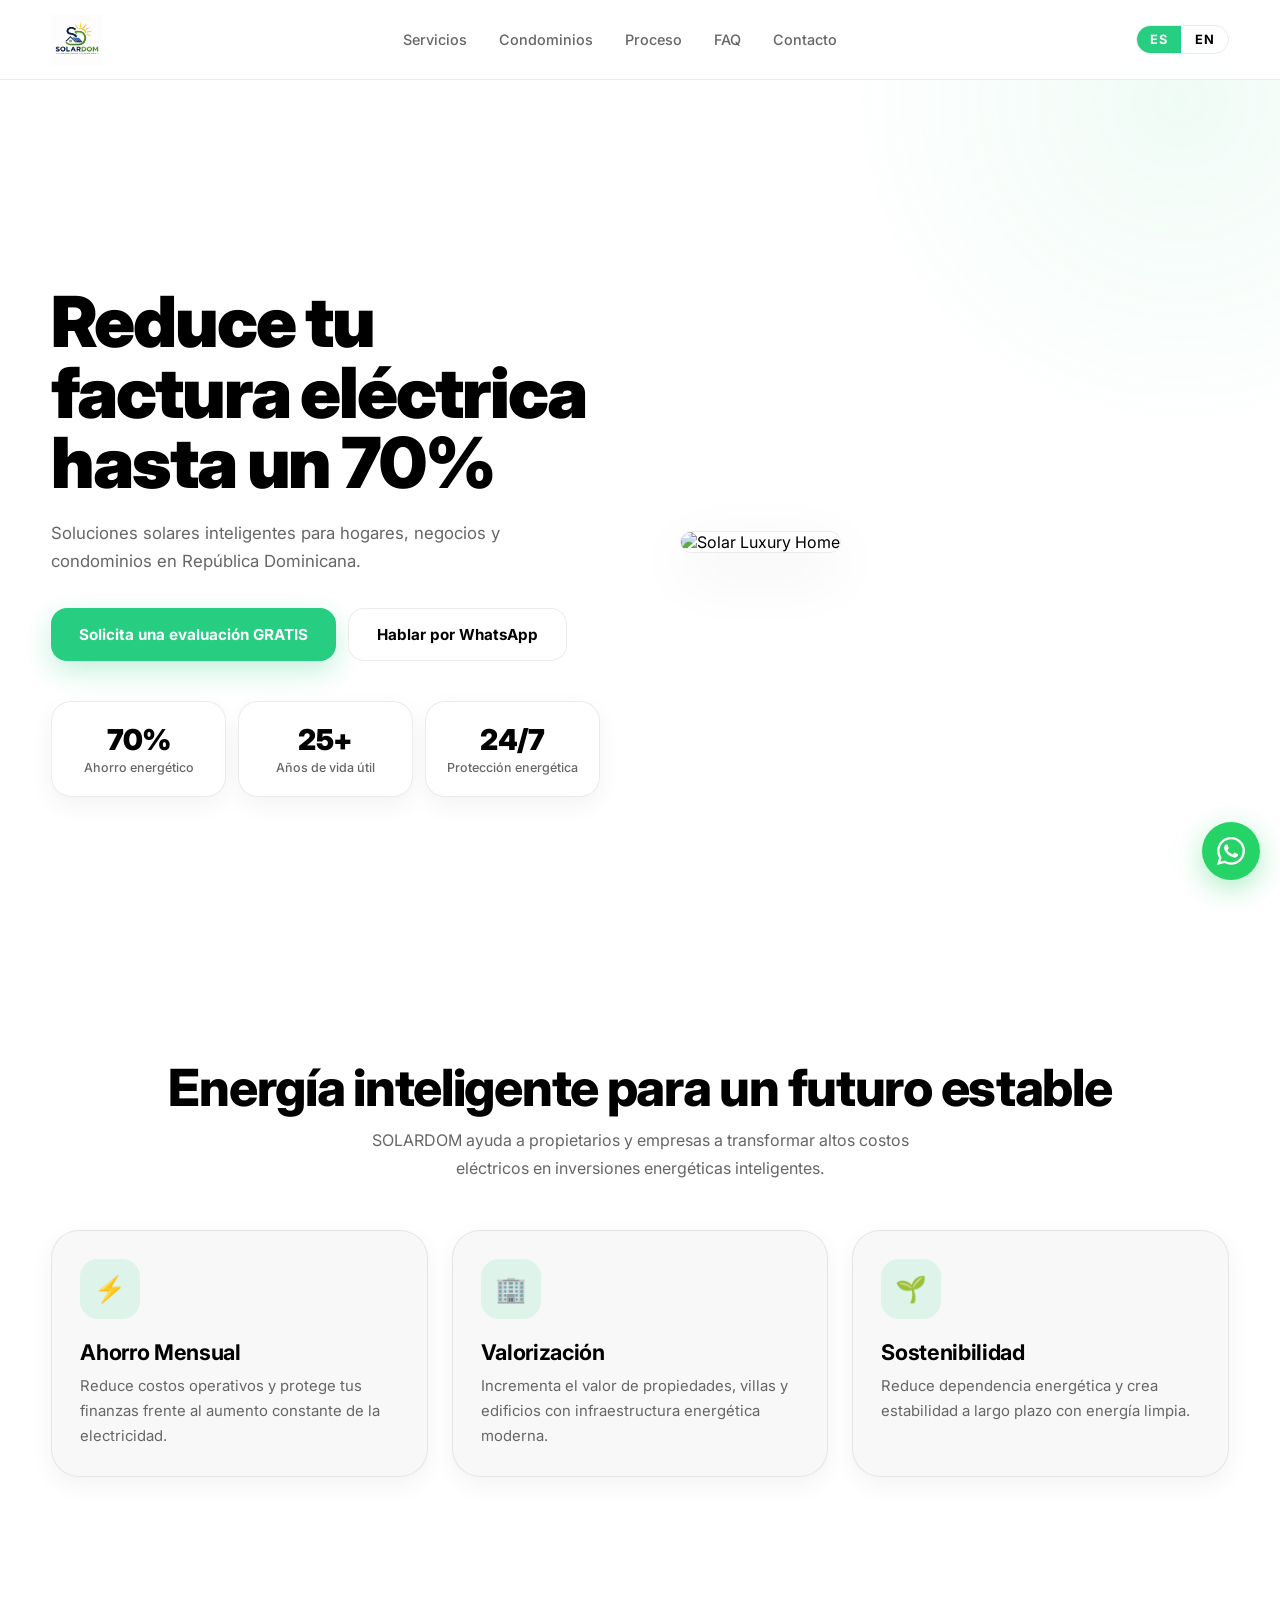
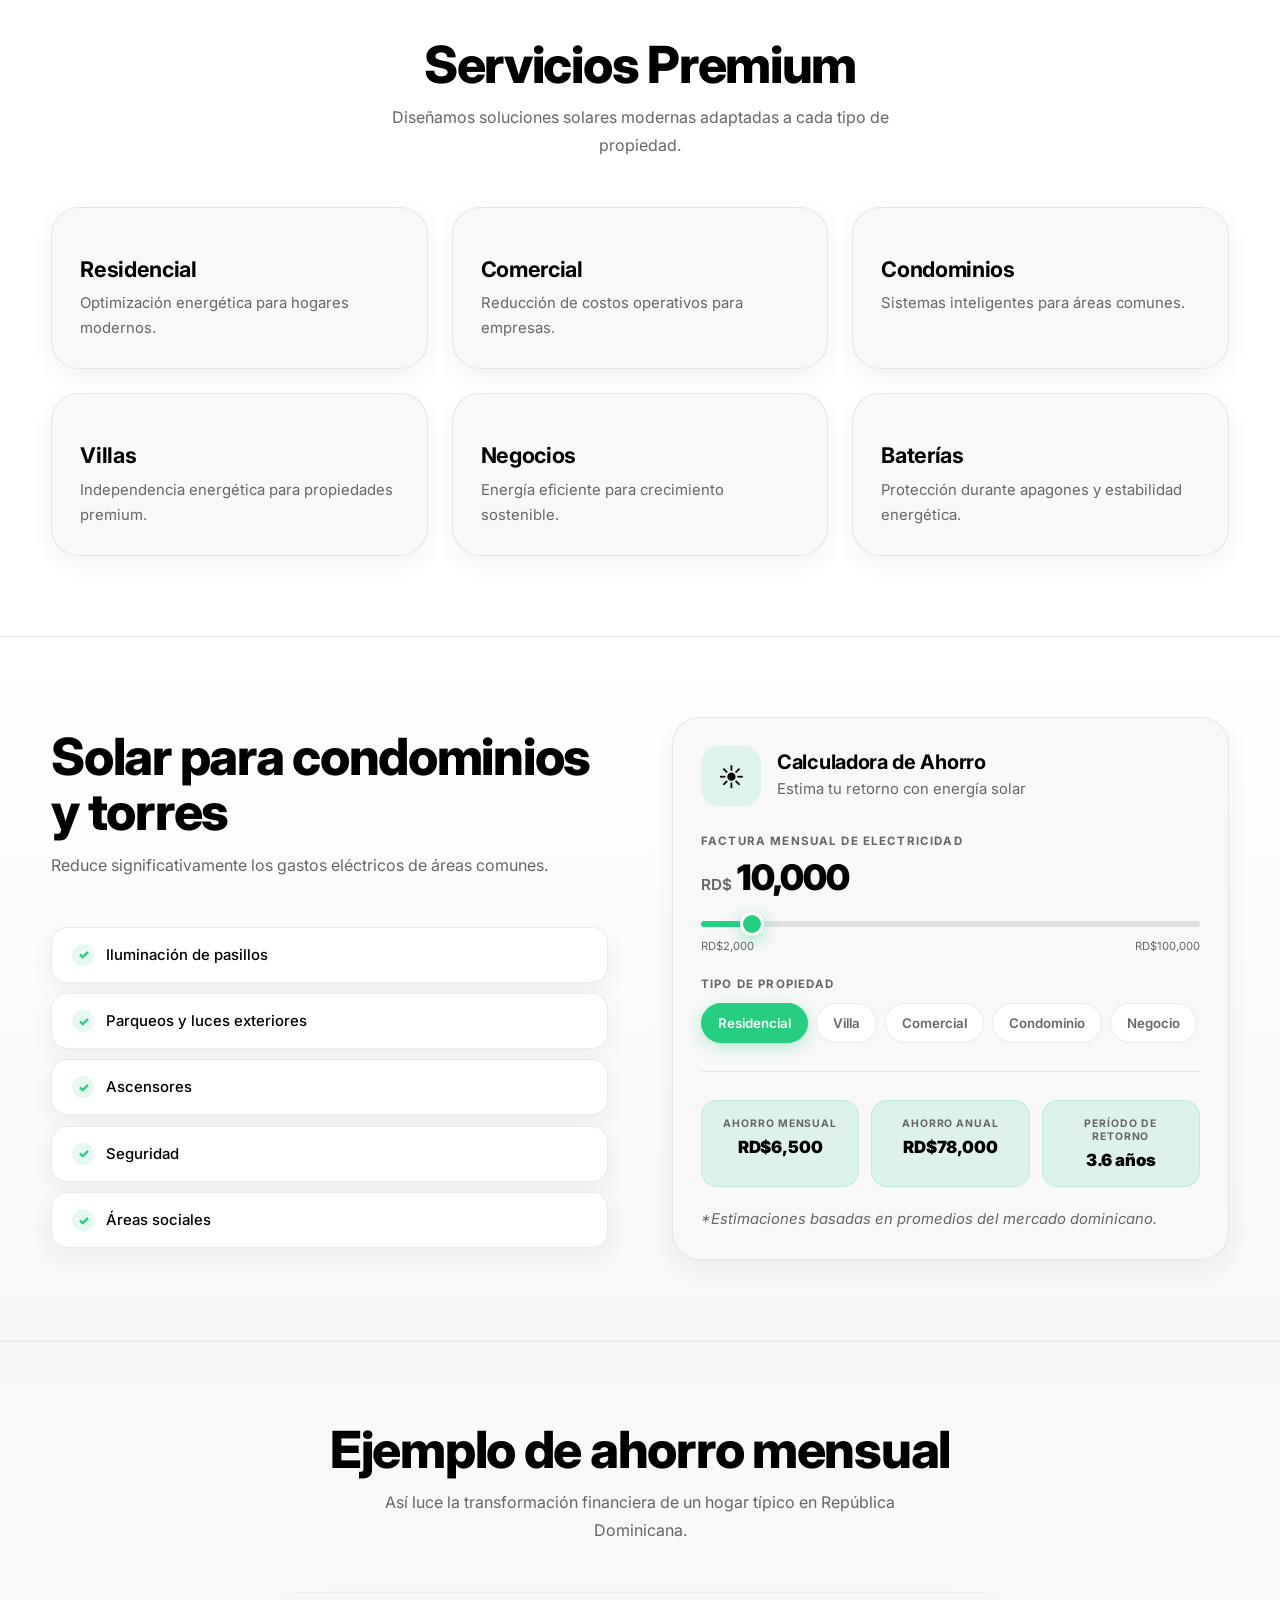
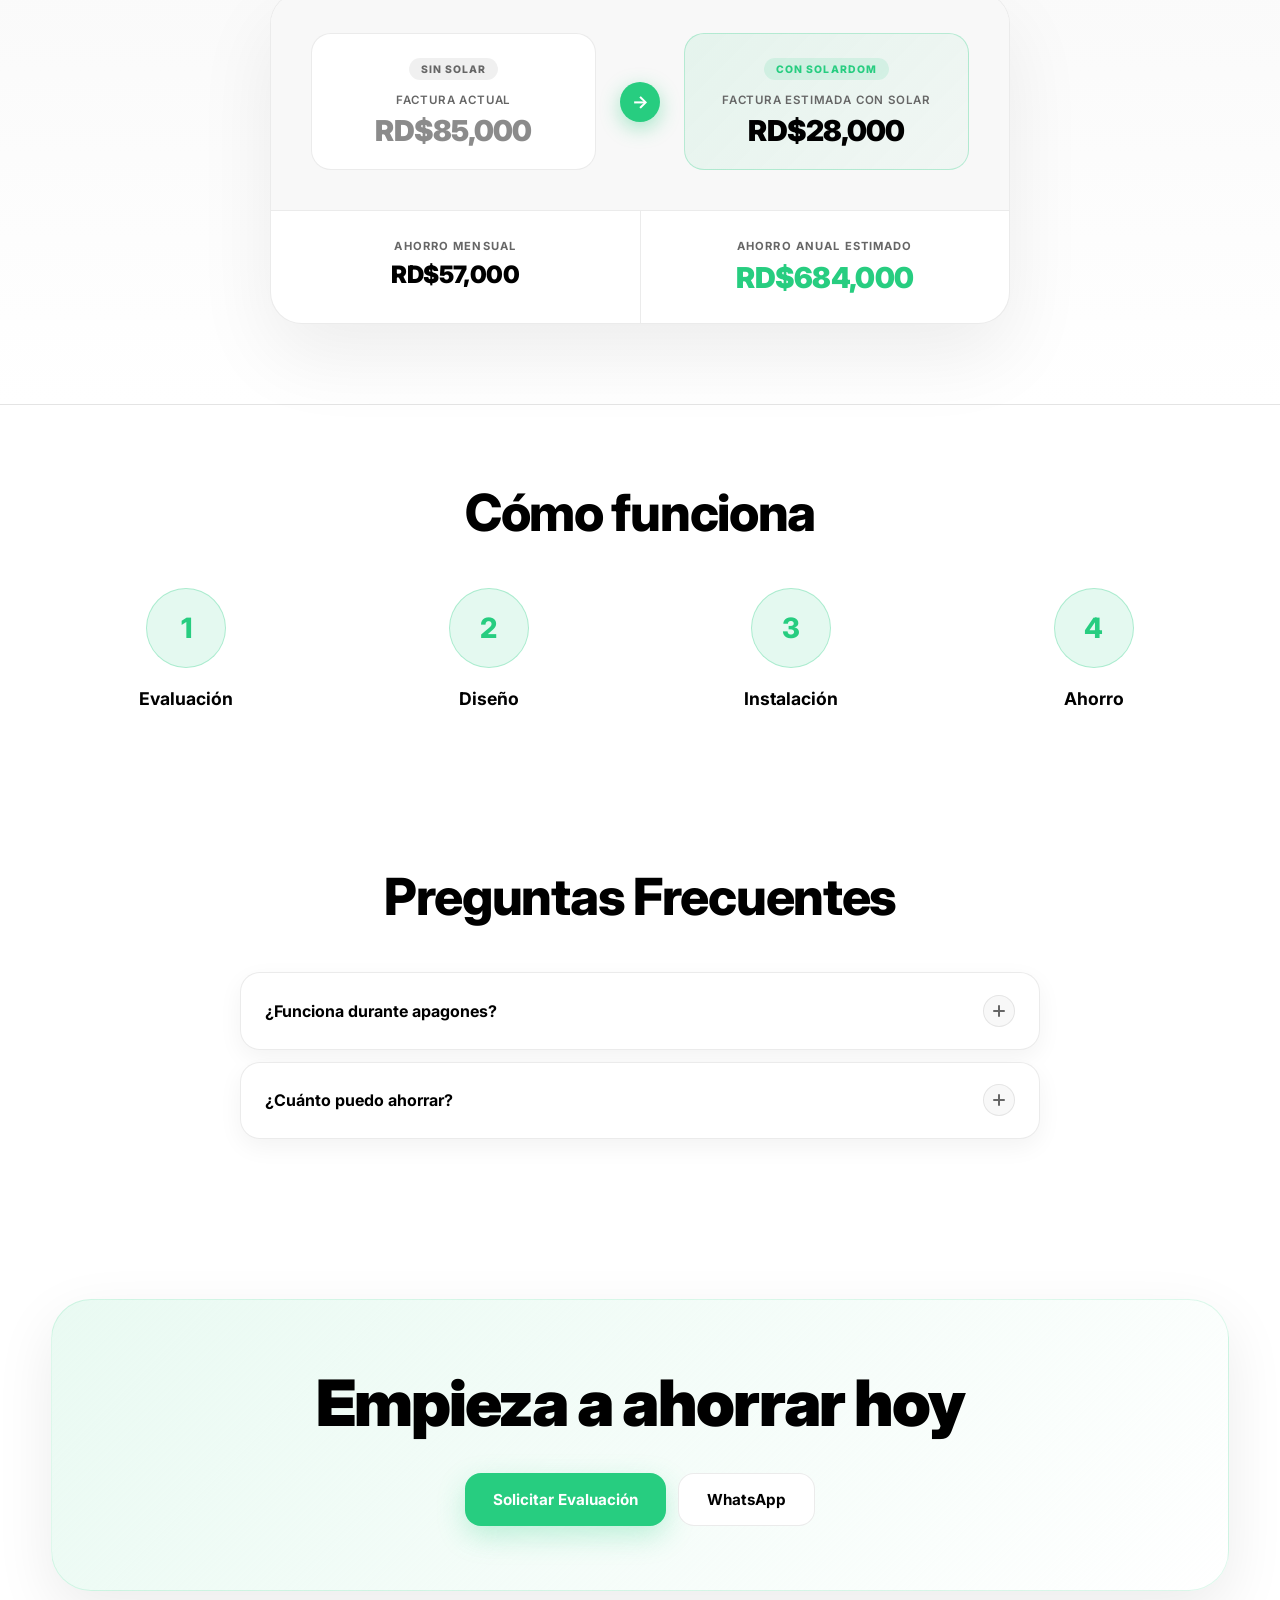
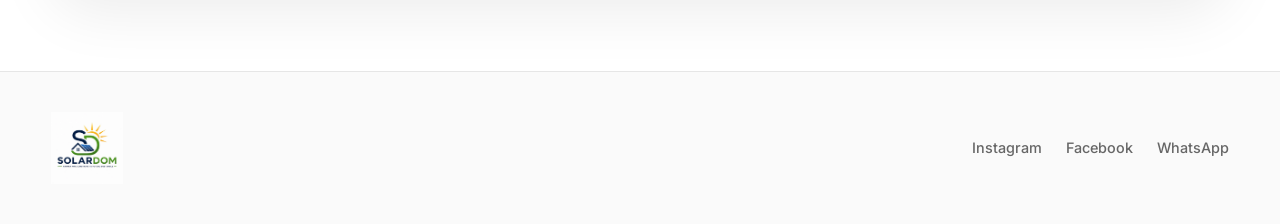
==== Solardom_ website/solardomrd.netlify.app/index.html @ 27296031 "Initial Solardom website backup" ====
<!DOCTYPE html>
<html lang="es">

<!-- Mirrored from solardomrd.netlify.app/ by HTTrack Website Copier/3.x [XR&CO'2014], Sat, 09 May 2026 16:56:44 GMT -->
<!-- Added by HTTrack --><meta http-equiv="content-type" content="text/html;charset=UTF-8" /><!-- /Added by HTTrack -->
<head>
  <meta charset="UTF-8" />
  <meta name="viewport" content="width=device-width, initial-scale=1.0" />
  <title>SOLARDOM | Energía Inteligente</title>
  <meta name="description" content="Soluciones solares premium para hogares, negocios y condominios en República Dominicana." />

  <link rel="preconnect" href="https://fonts.googleapis.com/">
  <link rel="preconnect" href="https://fonts.gstatic.com/" crossorigin>
  <link href="https://fonts.googleapis.com/css2?family=Inter:wght@300;400;500;600;700;800;900&amp;display=swap" rel="stylesheet">

  <link rel="stylesheet" href="style.css">
</head>

<body>

  <!-- NAVBAR -->
  <nav class="navbar">
    <div class="container nav-content">

      <div class="logo">
        <img src="images/solardom-logo.jpg" alt="SOLARDOM" class="logo-img">
      </div>

      <div class="nav-links">
        <a href="#services">Servicios</a>
        <a href="#condos">Condominios</a>
        <a href="#process">Proceso</a>
        <a href="#faq">FAQ</a>
        <a href="#contact">Contacto</a>
      </div>

      <div class="nav-right">
        <div class="lang-toggle">
          <button class="active">ES</button>
          <button>EN</button>
        </div>
        <button class="hamburger" id="hamburger" aria-label="Abrir menú" aria-expanded="false">
          <span></span>
          <span></span>
          <span></span>
        </button>
      </div>

    </div>
  </nav>

  <!-- MOBILE MENU -->
  <div class="mobile-menu" id="mobileMenu" aria-hidden="true">
    <div class="mobile-menu-inner">
      <a href="#services" class="mobile-link">Servicios</a>
      <a href="#condos" class="mobile-link">Condominios</a>
      <a href="#process" class="mobile-link">Proceso</a>
      <a href="#faq" class="mobile-link">FAQ</a>
      <a href="#contact" class="mobile-link">Contacto</a>
      <a href="https://wa.me/18097078914" class="mobile-whatsapp-cta">
        <svg viewBox="0 0 24 24" fill="currentColor" width="20" height="20" aria-hidden="true">
          <path d="M17.472 14.382c-.297-.149-1.758-.867-2.03-.967-.273-.099-.471-.148-.67.15-.197.297-.767.966-.94 1.164-.173.199-.347.223-.644.075-.297-.15-1.255-.463-2.39-1.475-.883-.788-1.48-1.761-1.653-2.059-.173-.297-.018-.458.13-.606.134-.133.298-.347.446-.52.149-.174.198-.298.298-.497.099-.198.05-.371-.025-.52-.075-.149-.669-1.612-.916-2.207-.242-.579-.487-.5-.669-.51-.173-.008-.371-.01-.57-.01-.198 0-.52.074-.792.372-.272.297-1.04 1.016-1.04 2.479 0 1.462 1.065 2.875 1.213 3.074.149.198 2.096 3.2 5.077 4.487.709.306 1.262.489 1.694.625.712.227 1.36.195 1.871.118.571-.085 1.758-.719 2.006-1.413.248-.694.248-1.289.173-1.413-.074-.124-.272-.198-.57-.347m-5.421 7.403h-.004a9.87 9.87 0 01-5.031-1.378l-.361-.214-3.741.982.998-3.648-.235-.374a9.86 9.86 0 01-1.51-5.26c.001-5.45 4.436-9.884 9.888-9.884 2.64 0 5.122 1.03 6.988 2.898a9.825 9.825 0 012.893 6.994c-.003 5.45-4.437 9.884-9.885 9.884m8.413-18.297A11.815 11.815 0 0012.05 0C5.495 0 .16 5.335.157 11.892c0 2.096.547 4.142 1.588 5.945L.057 24l6.305-1.654a11.882 11.882 0 005.683 1.448h.005c6.554 0 11.89-5.335 11.893-11.893a11.821 11.821 0 00-3.48-8.413z"/>
        </svg>
        Hablar por WhatsApp
      </a>
    </div>
  </div>

  <!-- HERO -->
  <section class="hero">
    <div class="container hero-grid">

      <div class="hero-text reveal">
        <h1>Reduce tu factura eléctrica hasta un 70%</h1>

        <p>
          Soluciones solares inteligentes para hogares, negocios y condominios en República Dominicana.
        </p>

        <div class="hero-buttons">
          <a href="#contact" class="btn-primary">Solicita una evaluación GRATIS</a>
          <a href="https://wa.me/18097078914" class="btn-secondary">Hablar por WhatsApp</a>
        </div>

        <div class="stats">
          <div class="stat-card">
            <h3>70%</h3>
            <p>Ahorro energético</p>
          </div>
          <div class="stat-card">
            <h3>25+</h3>
            <p>Años de vida útil</p>
          </div>
          <div class="stat-card">
            <h3>24/7</h3>
            <p>Protección energética</p>
          </div>
        </div>
      </div>

      <div class="hero-image reveal">
        <img src="https://images.unsplash.com/photo-1509391366360-2e959784a276?q=80&amp;w=1200&amp;auto=format&amp;fit=crop" alt="Solar Luxury Home" loading="lazy">
      </div>

    </div>
  </section>

  <!-- INFO SECTION -->
  <section class="reveal">
    <div class="container">

      <div class="section-title">
        <h2>Energía inteligente para un futuro estable</h2>
        <p>
          SOLARDOM ayuda a propietarios y empresas a transformar altos costos eléctricos en inversiones energéticas inteligentes.
        </p>
      </div>

      <div class="grid grid-3">

        <div class="card">
          <div class="icon">⚡</div>
          <h3>Ahorro Mensual</h3>
          <p>Reduce costos operativos y protege tus finanzas frente al aumento constante de la electricidad.</p>
        </div>

        <div class="card">
          <div class="icon">🏢</div>
          <h3>Valorización</h3>
          <p>Incrementa el valor de propiedades, villas y edificios con infraestructura energética moderna.</p>
        </div>

        <div class="card">
          <div class="icon">🌱</div>
          <h3>Sostenibilidad</h3>
          <p>Reduce dependencia energética y crea estabilidad a largo plazo con energía limpia.</p>
        </div>

      </div>

    </div>
  </section>

  <!-- SERVICES -->
  <section id="services" class="reveal">
    <div class="container">

      <div class="section-title">
        <h2>Servicios Premium</h2>
        <p>Diseñamos soluciones solares modernas adaptadas a cada tipo de propiedad.</p>
      </div>

      <div class="grid grid-3">
        <div class="card"><h3>Residencial</h3><p>Optimización energética para hogares modernos.</p></div>
        <div class="card"><h3>Comercial</h3><p>Reducción de costos operativos para empresas.</p></div>
        <div class="card"><h3>Condominios</h3><p>Sistemas inteligentes para áreas comunes.</p></div>
        <div class="card"><h3>Villas</h3><p>Independencia energética para propiedades premium.</p></div>
        <div class="card"><h3>Negocios</h3><p>Energía eficiente para crecimiento sostenible.</p></div>
        <div class="card"><h3>Baterías</h3><p>Protección durante apagones y estabilidad energética.</p></div>
      </div>

    </div>
  </section>

  <!-- CONDOS -->
  <section id="condos" class="condo-section reveal">
    <div class="container condo-grid">

      <div>
        <div class="section-title condo-title">
          <h2>Solar para condominios y torres</h2>
          <p>Reduce significativamente los gastos eléctricos de áreas comunes.</p>
        </div>

        <div class="condo-list">
          <div class="condo-item">Iluminación de pasillos</div>
          <div class="condo-item">Parqueos y luces exteriores</div>
          <div class="condo-item">Ascensores</div>
          <div class="condo-item">Seguridad</div>
          <div class="condo-item">Áreas sociales</div>
        </div>
      </div>

      <div class="card savings-calc">
        <div class="calc-header">
          <div class="icon">☀️</div>
          <div>
            <h3>Calculadora de Ahorro</h3>
            <p class="calc-sub">Estima tu retorno con energía solar</p>
          </div>
        </div>

        <div class="calc-inputs">
          <div class="calc-field">
            <label>Factura mensual de electricidad</label>
            <div class="calc-amount-display">
              <span class="currency">RD$</span>
              <span id="bill-display">10,000</span>
            </div>
            <input type="range" id="bill-slider" min="2000" max="100000" step="500" value="10000" class="calc-slider">
            <div class="calc-range-labels">
              <span>RD$2,000</span>
              <span>RD$100,000</span>
            </div>
          </div>

          <div class="calc-field">
            <label>Tipo de propiedad</label>
            <div class="prop-types">
              <button class="prop-btn active" data-rate="0.65" data-cost="28">Residencial</button>
              <button class="prop-btn" data-rate="0.70" data-cost="30">Villa</button>
              <button class="prop-btn" data-rate="0.55" data-cost="24">Comercial</button>
              <button class="prop-btn" data-rate="0.50" data-cost="22">Condominio</button>
              <button class="prop-btn" data-rate="0.55" data-cost="24">Negocio</button>
            </div>
          </div>
        </div>

        <div class="calc-results">
          <div class="calc-result-item">
            <span class="result-label">Ahorro mensual</span>
            <span class="result-value" id="monthly-savings">RD$6,500</span>
          </div>
          <div class="calc-result-item">
            <span class="result-label">Ahorro anual</span>
            <span class="result-value" id="annual-savings">RD$78,000</span>
          </div>
          <div class="calc-result-item">
            <span class="result-label">Período de retorno</span>
            <span class="result-value" id="roi-period">3.6 años</span>
          </div>
        </div>

        <p class="calc-disclaimer">*Estimaciones basadas en promedios del mercado dominicano.</p>
      </div>

    </div>
  </section>

  <!-- SAVINGS EXAMPLE -->
  <section class="savings-example reveal">
    <div class="container">

      <div class="section-title">
        <h2>Ejemplo de ahorro mensual</h2>
        <p>Así luce la transformación financiera de un hogar típico en República Dominicana.</p>
      </div>

      <div class="financial-card">
        <div class="financial-comparison">
          <div class="financial-col financial-col-before">
            <span class="financial-badge badge-before">Sin solar</span>
            <p class="financial-col-label">Factura actual</p>
            <p class="financial-col-amount amount-before">RD$85,000</p>
          </div>
          <div class="financial-divider">
            <div class="arrow-circle">→</div>
          </div>
          <div class="financial-col financial-col-after">
            <span class="financial-badge badge-after">Con SOLARDOM</span>
            <p class="financial-col-label">Factura estimada con solar</p>
            <p class="financial-col-amount amount-after">RD$28,000</p>
          </div>
        </div>
        <div class="financial-savings-row">
          <div class="financial-saving-item">
            <span class="saving-label">Ahorro mensual</span>
            <span class="saving-value">RD$57,000</span>
          </div>
          <div class="financial-saving-sep"></div>
          <div class="financial-saving-item">
            <span class="saving-label">Ahorro anual estimado</span>
            <span class="saving-value saving-value-annual">RD$684,000</span>
          </div>
        </div>
      </div>

    </div>
  </section>

  <!-- PROCESS -->
  <section id="process" class="reveal">
    <div class="container">

      <div class="section-title">
        <h2>Cómo funciona</h2>
      </div>

      <div class="steps">
        <div class="step-item">
          <div class="step-number">1</div>
          <h3>Evaluación</h3>
        </div>
        <div class="step-item">
          <div class="step-number">2</div>
          <h3>Diseño</h3>
        </div>
        <div class="step-item">
          <div class="step-number">3</div>
          <h3>Instalación</h3>
        </div>
        <div class="step-item">
          <div class="step-number">4</div>
          <h3>Ahorro</h3>
        </div>
      </div>

    </div>
  </section>

  <!-- FAQ -->
  <section id="faq" class="reveal">
    <div class="container">

      <div class="section-title">
        <h2>Preguntas Frecuentes</h2>
      </div>

      <div class="faq">

        <div class="faq-item">
          <div class="faq-question">
            <span>¿Funciona durante apagones?</span>
            <div class="faq-icon" aria-hidden="true"><span></span><span></span></div>
          </div>
          <div class="faq-answer">
            <div class="faq-answer-inner">Sí. Con un sistema adecuado de baterías e inversores, la propiedad puede mantener energía durante interrupciones eléctricas y apagones comunes en República Dominicana.</div>
          </div>
        </div>

        <div class="faq-item">
          <div class="faq-question">
            <span>¿Cuánto puedo ahorrar?</span>
            <div class="faq-icon" aria-hidden="true"><span></span><span></span></div>
          </div>
          <div class="faq-answer">
            <div class="faq-answer-inner">La mayoría de hogares y negocios reducen su factura eléctrica entre un 40% y un 70%, dependiendo del consumo, tamaño del sistema y tipo de propiedad.</div>
          </div>
        </div>

      </div>

    </div>
  </section>

  <!-- CONTACT -->
  <section id="contact" class="reveal">
    <div class="container">

      <div class="cta-box">
        <h2>Empieza a ahorrar hoy</h2>

        <div class="hero-buttons" style="justify-content:center;">
          <a href="https://wa.me/18097078914" class="btn-primary">Solicitar Evaluación</a>
          <a href="https://wa.me/18097078914" class="btn-secondary">WhatsApp</a>
        </div>

      </div>

    </div>
  </section>

  <!-- FOOTER -->
  <footer>
    <div class="container footer-content">

      <div>
        <img src="images/solardom-logo.jpg" alt="SOLARDOM Logo" class="logo-img footer-logo">
      </div>

      <div class="footer-links">
        <a href="#">Instagram</a>
        <a href="#">Facebook</a>
        <a href="https://wa.me/18097078914">WhatsApp</a>
      </div>

    </div>
  </footer>

  <!-- WHATSAPP FLOAT -->
  <a href="https://wa.me/18097078914" class="whatsapp-float" aria-label="Contactar por WhatsApp">
    <svg viewBox="0 0 24 24" fill="currentColor" width="28" height="28" aria-hidden="true">
      <path d="M17.472 14.382c-.297-.149-1.758-.867-2.03-.967-.273-.099-.471-.148-.67.15-.197.297-.767.966-.94 1.164-.173.199-.347.223-.644.075-.297-.15-1.255-.463-2.39-1.475-.883-.788-1.48-1.761-1.653-2.059-.173-.297-.018-.458.13-.606.134-.133.298-.347.446-.52.149-.174.198-.298.298-.497.099-.198.05-.371-.025-.52-.075-.149-.669-1.612-.916-2.207-.242-.579-.487-.5-.669-.51-.173-.008-.371-.01-.57-.01-.198 0-.52.074-.792.372-.272.297-1.04 1.016-1.04 2.479 0 1.462 1.065 2.875 1.213 3.074.149.198 2.096 3.2 5.077 4.487.709.306 1.262.489 1.694.625.712.227 1.36.195 1.871.118.571-.085 1.758-.719 2.006-1.413.248-.694.248-1.289.173-1.413-.074-.124-.272-.198-.57-.347m-5.421 7.403h-.004a9.87 9.87 0 01-5.031-1.378l-.361-.214-3.741.982.998-3.648-.235-.374a9.86 9.86 0 01-1.51-5.26c.001-5.45 4.436-9.884 9.888-9.884 2.64 0 5.122 1.03 6.988 2.898a9.825 9.825 0 012.893 6.994c-.003 5.45-4.437 9.884-9.885 9.884m8.413-18.297A11.815 11.815 0 0012.05 0C5.495 0 .16 5.335.157 11.892c0 2.096.547 4.142 1.588 5.945L.057 24l6.305-1.654a11.882 11.882 0 005.683 1.448h.005c6.554 0 11.89-5.335 11.893-11.893a11.821 11.821 0 00-3.48-8.413z"/>
    </svg>
  </a>

  <script src="app.js"></script>
</body>

<!-- Mirrored from solardomrd.netlify.app/ by HTTrack Website Copier/3.x [XR&CO'2014], Sat, 09 May 2026 16:56:45 GMT -->
</html>
---- Solardom_ website/solardomrd.netlify.app/style.css ----
* {
  margin: 0;
  padding: 0;
  box-sizing: border-box;
  scroll-behavior: smooth;
  -webkit-tap-highlight-color: transparent;
}

:root {
  --bg: #ffffff;
  --card: #f8f8f8;
  --border: rgba(0, 0, 0, 0.08);
  --text: #000000;
  --muted: #666666;
  --green: #27cd80;
  --green-soft: rgba(39,205,128,0.12);
  --shadow: 0 20px 60px rgba(0,0,0,0.08);
  --shadow-sm: 0 8px 24px rgba(0,0,0,0.05);
  --radius: 28px;
  --radius-xl: 40px;
}

body {
  background: var(--bg);
  color: var(--text);
  font-family: 'Inter', sans-serif;
  overflow-x: hidden;
  -webkit-font-smoothing: antialiased;
  -moz-osx-font-smoothing: grayscale;
}

body.menu-open {
  overflow: hidden;
}

body::before {
  content: '';
  position: fixed;
  width: 700px;
  height: 700px;
  background: radial-gradient(circle, rgba(39,205,128,0.07), transparent 70%);
  top: -250px;
  right: -250px;
  z-index: -1;
  pointer-events: none;
}

.container {
  width: min(1200px, 92%);
  margin: auto;
}

/* ── NAVBAR ─────────────────────────────────────────────── */

.navbar {
  position: sticky;
  top: 0;
  z-index: 1000;
  backdrop-filter: blur(18px);
  -webkit-backdrop-filter: blur(18px);
  background: rgba(255,255,255,0.93);
  border-bottom: 1px solid var(--border);
}

.nav-content {
  display: flex;
  align-items: center;
  justify-content: space-between;
  padding: 0.85rem 0;
  gap: 1rem;
}

.logo {
  flex-shrink: 0;
}

.logo-img {
  height: 52px;
  width: auto;
  display: block;
  object-fit: contain;
}

.footer-logo {
  height: 72px;
}

.nav-links {
  display: flex;
  gap: 2rem;
  align-items: center;
}

.nav-links a {
  color: var(--muted);
  text-decoration: none;
  transition: color 0.25s ease;
  font-size: 0.9rem;
  font-weight: 500;
}

.nav-links a:hover {
  color: var(--green);
}

.nav-right {
  display: flex;
  align-items: center;
  gap: 0.75rem;
  flex-shrink: 0;
}

.lang-toggle {
  display: flex;
  border: 1px solid var(--border);
  border-radius: 999px;
  overflow: hidden;
}

.lang-toggle button {
  background: transparent;
  border: none;
  color: black;
  padding: 0.4rem 0.85rem;
  cursor: pointer;
  font-size: 0.8rem;
  font-weight: 700;
  font-family: 'Inter', sans-serif;
  transition: all 0.25s ease;
  letter-spacing: 0.05em;
}

.lang-toggle button.active {
  background: var(--green);
  color: white;
}

/* ── HAMBURGER ───────────────────────────────────────────── */

.hamburger {
  display: none;
  flex-direction: column;
  justify-content: center;
  align-items: center;
  gap: 5px;
  width: 44px;
  height: 44px;
  background: none;
  border: 1px solid var(--border);
  border-radius: 12px;
  cursor: pointer;
  padding: 0;
  flex-shrink: 0;
  transition: border-color 0.25s ease;
}

.hamburger:hover {
  border-color: var(--green);
}

.hamburger span {
  display: block;
  width: 20px;
  height: 2px;
  background: var(--text);
  border-radius: 2px;
  transition: all 0.3s cubic-bezier(0.4, 0, 0.2, 1);
  transform-origin: center;
}

.hamburger.open span:nth-child(1) {
  transform: translateY(7px) rotate(45deg);
}
.hamburger.open span:nth-child(2) {
  opacity: 0;
  transform: scaleX(0);
}
.hamburger.open span:nth-child(3) {
  transform: translateY(-7px) rotate(-45deg);
}

/* ── MOBILE MENU ─────────────────────────────────────────── */

.mobile-menu {
  position: fixed;
  inset: 0;
  z-index: 999;
  background: rgba(255,255,255,0.98);
  backdrop-filter: blur(24px);
  -webkit-backdrop-filter: blur(24px);
  display: flex;
  flex-direction: column;
  justify-content: center;
  align-items: center;
  opacity: 0;
  pointer-events: none;
  transition: opacity 0.3s cubic-bezier(0.4, 0, 0.2, 1);
}

.mobile-menu.open {
  opacity: 1;
  pointer-events: all;
}

.mobile-menu-inner {
  display: flex;
  flex-direction: column;
  align-items: center;
  gap: 0.25rem;
  width: 100%;
  padding: 6rem 2rem 3rem;
}

.mobile-link {
  display: block;
  text-align: center;
  font-size: 1.5rem;
  font-weight: 700;
  color: var(--text);
  text-decoration: none;
  padding: 0.85rem 2rem;
  border-radius: 16px;
  width: 100%;
  letter-spacing: -0.02em;
  transition: all 0.2s ease;
}

.mobile-link:active {
  color: var(--green);
  background: var(--green-soft);
}

.mobile-whatsapp-cta {
  display: flex;
  align-items: center;
  justify-content: center;
  gap: 0.6rem;
  margin-top: 1.5rem;
  background: var(--green);
  color: white;
  text-decoration: none;
  font-weight: 700;
  font-size: 1rem;
  padding: 1.1rem 2rem;
  border-radius: 18px;
  width: 100%;
  box-shadow: 0 12px 32px rgba(39,205,128,0.3);
  transition: all 0.3s ease;
}

/* ── HERO ────────────────────────────────────────────────── */

.hero {
  min-height: 100svh;
  display: flex;
  align-items: center;
  position: relative;
  overflow: hidden;
  padding: 5.5rem 0 4rem;
}

.hero-grid {
  display: grid;
  grid-template-columns: repeat(2, 1fr);
  gap: 5rem;
  align-items: center;
}

.hero-text h1 {
  font-size: clamp(2.5rem, 5.5vw, 5.5rem);
  line-height: 1;
  font-weight: 900;
  margin-bottom: 1.25rem;
  letter-spacing: -0.03em;
}

.hero-text p {
  font-size: 1.05rem;
  color: var(--muted);
  line-height: 1.7;
  max-width: 520px;
}

.hero-buttons {
  display: flex;
  gap: 0.75rem;
  margin-top: 2rem;
  flex-wrap: wrap;
}

.btn-primary,
.btn-secondary {
  padding: 1rem 1.75rem;
  border-radius: 16px;
  border: none;
  cursor: pointer;
  font-weight: 700;
  font-size: 0.95rem;
  font-family: 'Inter', sans-serif;
  transition: all 0.3s ease;
  text-decoration: none;
  display: inline-flex;
  align-items: center;
  justify-content: center;
  gap: 0.5rem;
  min-height: 52px;
  white-space: nowrap;
}

.btn-primary {
  background: var(--green);
  color: white;
  box-shadow: 0 10px 28px rgba(39,205,128,0.28);
}

.btn-primary:hover {
  transform: translateY(-3px);
  box-shadow: 0 16px 36px rgba(39,205,128,0.38);
}

.btn-secondary {
  background: white;
  border: 1.5px solid var(--border);
  color: black;
}

.btn-secondary:hover {
  background: var(--green);
  color: white;
  border-color: var(--green);
}

.hero-image {
  position: relative;
}

.hero-image img {
  width: 100%;
  border-radius: 32px;
  object-fit: cover;
  box-shadow: var(--shadow);
  border: 1px solid var(--border);
  aspect-ratio: 4 / 3;
}

.stats {
  display: grid;
  grid-template-columns: repeat(3, 1fr);
  gap: 0.75rem;
  margin-top: 2.5rem;
}

.stat-card {
  background: white;
  border: 1px solid var(--border);
  padding: 1.25rem 1rem;
  border-radius: 20px;
  box-shadow: var(--shadow-sm);
  text-align: center;
}

.stat-card h3 {
  font-size: 1.8rem;
  font-weight: 900;
  margin-bottom: 0.2rem;
  letter-spacing: -0.02em;
}

.stat-card p {
  font-size: 0.78rem;
  color: var(--muted);
  line-height: 1.3;
  font-weight: 500;
}

/* ── SECTIONS ────────────────────────────────────────────── */

section {
  padding: 5rem 0;
}

.section-title {
  text-align: center;
  margin-bottom: 3rem;
}

.section-title h2 {
  font-size: clamp(2rem, 4vw, 3.6rem);
  margin-bottom: 0.75rem;
  font-weight: 800;
  letter-spacing: -0.025em;
  line-height: 1.08;
}

.section-title p {
  color: var(--muted);
  max-width: 580px;
  margin: auto;
  line-height: 1.7;
  font-size: 1rem;
}

.condo-title {
  text-align: left;
}

/* ── GRID & CARDS ────────────────────────────────────────── */

.grid {
  display: grid;
  gap: 1.5rem;
}

.grid-3 {
  grid-template-columns: repeat(3, 1fr);
}

.card {
  background: var(--card);
  border: 1px solid var(--border);
  border-radius: var(--radius);
  padding: 1.75rem;
  transition: transform 0.35s ease, border-color 0.35s ease, box-shadow 0.35s ease;
  box-shadow: var(--shadow-sm);
}

.card:hover {
  transform: translateY(-8px);
  border-color: rgba(39,205,128,0.25);
  box-shadow: var(--shadow);
}

.card h3 {
  margin: 1.25rem 0 0.6rem;
  font-size: 1.35rem;
  font-weight: 700;
  letter-spacing: -0.015em;
}

.card p {
  color: var(--muted);
  line-height: 1.65;
  font-size: 0.93rem;
}

.icon {
  width: 60px;
  height: 60px;
  border-radius: 18px;
  background: var(--green-soft);
  display: flex;
  align-items: center;
  justify-content: center;
  font-size: 1.6rem;
  flex-shrink: 0;
}

/* ── CONDO SECTION ───────────────────────────────────────── */

.condo-section {
  background: linear-gradient(180deg, #ffffff, #f7f7f7);
  border-top: 1px solid var(--border);
  border-bottom: 1px solid var(--border);
}

.condo-grid {
  display: grid;
  grid-template-columns: repeat(2, 1fr);
  gap: 4rem;
  align-items: center;
}

.condo-list {
  display: grid;
  gap: 0.65rem;
  margin-top: 1.75rem;
}

.condo-item {
  background: white;
  border: 1px solid var(--border);
  border-radius: 16px;
  padding: 1rem 1.25rem;
  box-shadow: var(--shadow-sm);
  font-weight: 500;
  font-size: 0.93rem;
  display: flex;
  align-items: center;
  gap: 0.75rem;
}

.condo-item::before {
  content: '✓';
  color: var(--green);
  font-weight: 900;
  font-size: 0.8rem;
  flex-shrink: 0;
  width: 22px;
  height: 22px;
  background: var(--green-soft);
  border-radius: 50%;
  display: flex;
  align-items: center;
  justify-content: center;
}

/* ── PROCESS ─────────────────────────────────────────────── */

.steps {
  display: grid;
  grid-template-columns: repeat(4, 1fr);
  gap: 2rem;
  text-align: center;
}

.step-item {
  display: flex;
  flex-direction: column;
  align-items: center;
}

.step-number {
  width: 80px;
  height: 80px;
  border-radius: 50%;
  background: var(--green-soft);
  border: 1.5px solid rgba(39,205,128,0.3);
  display: flex;
  align-items: center;
  justify-content: center;
  font-size: 1.75rem;
  margin: 0 auto 1.25rem;
  font-weight: 800;
  color: var(--green);
}

.step-item h3 {
  font-size: 1.1rem;
  font-weight: 700;
}

/* ── FAQ ─────────────────────────────────────────────────── */

.faq {
  max-width: 800px;
  margin: auto;
  display: grid;
  gap: 0.75rem;
}

.faq-item {
  border: 1px solid var(--border);
  border-radius: 20px;
  overflow: hidden;
  background: white;
  box-shadow: var(--shadow-sm);
  transition: border-color 0.3s ease, box-shadow 0.3s ease;
}

.faq-item.active {
  border-color: rgba(39,205,128,0.3);
  box-shadow: 0 8px 30px rgba(39,205,128,0.08);
}

.faq-question {
  padding: 1.35rem 1.5rem;
  cursor: pointer;
  font-weight: 700;
  font-size: 1rem;
  display: flex;
  justify-content: space-between;
  align-items: center;
  gap: 1rem;
  user-select: none;
  -webkit-user-select: none;
  transition: color 0.3s ease;
}

.faq-item.active .faq-question {
  color: var(--green);
}

.faq-question > span:first-child {
  flex: 1;
  line-height: 1.4;
}

.faq-icon {
  width: 32px;
  height: 32px;
  border-radius: 50%;
  background: var(--card);
  border: 1px solid var(--border);
  display: flex;
  align-items: center;
  justify-content: center;
  flex-shrink: 0;
  position: relative;
  transition: all 0.3s ease;
}

.faq-item.active .faq-icon {
  background: var(--green);
  border-color: var(--green);
}

.faq-icon span {
  position: absolute;
  width: 12px;
  height: 2px;
  background: var(--muted);
  border-radius: 2px;
  transition: all 0.3s ease;
}

.faq-icon span:last-child {
  transform: rotate(90deg);
}

.faq-item.active .faq-icon span {
  background: white;
}

.faq-item.active .faq-icon span:last-child {
  transform: rotate(0deg);
  opacity: 0;
}

.faq-answer {
  max-height: 0;
  overflow: hidden;
  transition: max-height 0.45s cubic-bezier(0.4, 0, 0.2, 1);
}

.faq-answer-inner {
  color: var(--muted);
  line-height: 1.75;
  padding: 0 1.5rem 1.5rem;
  font-size: 0.95rem;
}

.faq-item.active .faq-answer {
  max-height: 400px;
}

/* ── CTA BOX ─────────────────────────────────────────────── */

.cta-box {
  background: linear-gradient(135deg, rgba(39,205,128,0.1), rgba(255,255,255,1));
  border: 1px solid rgba(39,205,128,0.15);
  border-radius: var(--radius-xl);
  padding: 4rem 2.5rem;
  text-align: center;
  box-shadow: var(--shadow);
}

.cta-box h2 {
  font-size: clamp(2rem, 5vw, 4.5rem);
  margin-bottom: 1.5rem;
  font-weight: 900;
  letter-spacing: -0.03em;
}

/* ── FINANCIAL SAVINGS CARD ──────────────────────────────── */

.savings-example {
  background: linear-gradient(180deg, #f7f7f7, #ffffff);
  border-top: 1px solid var(--border);
  border-bottom: 1px solid var(--border);
}

.financial-card {
  max-width: 740px;
  margin: 0 auto;
  background: white;
  border: 1px solid var(--border);
  border-radius: 32px;
  overflow: hidden;
  box-shadow: 0 32px 80px rgba(0,0,0,0.07);
}

.financial-comparison {
  display: grid;
  grid-template-columns: 1fr auto 1fr;
  align-items: center;
  padding: 2.5rem;
  background: var(--card);
  gap: 1rem;
}

.financial-col {
  display: flex;
  flex-direction: column;
  align-items: center;
  text-align: center;
  padding: 1.5rem 1.25rem;
  border-radius: 20px;
}

.financial-col-before {
  background: white;
  border: 1.5px solid var(--border);
}

.financial-col-after {
  background: linear-gradient(135deg, rgba(39,205,128,0.09), rgba(39,205,128,0.03));
  border: 1.5px solid rgba(39,205,128,0.28);
}

.financial-badge {
  font-size: 0.65rem;
  font-weight: 800;
  text-transform: uppercase;
  letter-spacing: 0.1em;
  padding: 0.3rem 0.75rem;
  border-radius: 99px;
  margin-bottom: 0.75rem;
}

.badge-before {
  background: rgba(0,0,0,0.06);
  color: var(--muted);
}

.badge-after {
  background: var(--green-soft);
  color: var(--green);
}

.financial-col-label {
  font-size: 0.72rem;
  color: var(--muted);
  font-weight: 600;
  text-transform: uppercase;
  letter-spacing: 0.07em;
  margin-bottom: 0.5rem;
  line-height: 1.4;
}

.financial-col-amount {
  font-size: 1.8rem;
  font-weight: 900;
  letter-spacing: -0.03em;
  line-height: 1;
}

.amount-before {
  color: var(--text);
  opacity: 0.45;
}

.amount-after {
  color: var(--text);
}

.financial-divider {
  display: flex;
  align-items: center;
  justify-content: center;
  padding: 0 0.5rem;
  flex-shrink: 0;
}

.arrow-circle {
  width: 40px;
  height: 40px;
  border-radius: 50%;
  background: var(--green);
  color: white;
  display: flex;
  align-items: center;
  justify-content: center;
  font-size: 1.1rem;
  font-weight: 700;
  box-shadow: 0 6px 20px rgba(39,205,128,0.4);
}

.financial-savings-row {
  display: grid;
  grid-template-columns: 1fr 1px 1fr;
  border-top: 1px solid var(--border);
}

.financial-saving-item {
  display: flex;
  flex-direction: column;
  align-items: center;
  padding: 1.75rem 1.5rem;
  text-align: center;
  gap: 0.4rem;
}

.financial-saving-sep {
  background: var(--border);
  align-self: stretch;
}

.saving-label {
  font-size: 0.7rem;
  color: var(--muted);
  font-weight: 700;
  text-transform: uppercase;
  letter-spacing: 0.1em;
}

.saving-value {
  font-size: 1.5rem;
  font-weight: 900;
  letter-spacing: -0.025em;
  color: var(--text);
}

.saving-value-annual {
  font-size: 1.8rem;
  color: var(--green);
}

/* ── FOOTER ──────────────────────────────────────────────── */

footer {
  padding: 2.5rem 0;
  border-top: 1px solid var(--border);
  background: #fafafa;
}

.footer-content {
  display: flex;
  justify-content: space-between;
  gap: 1.5rem;
  flex-wrap: wrap;
  align-items: center;
}

.footer-links {
  display: flex;
  gap: 1.5rem;
  flex-wrap: wrap;
}

.footer-links a {
  text-decoration: none;
  color: var(--muted);
  font-weight: 500;
  font-size: 0.9rem;
  transition: color 0.25s ease;
}

.footer-links a:hover {
  color: var(--green);
}

/* ── WHATSAPP FLOAT ──────────────────────────────────────── */

.whatsapp-float {
  position: fixed;
  right: 20px;
  bottom: 20px;
  width: 58px;
  height: 58px;
  border-radius: 50%;
  background: #25d366;
  display: flex;
  align-items: center;
  justify-content: center;
  text-decoration: none;
  color: white;
  box-shadow: 0 8px 28px rgba(37,211,102,0.38);
  z-index: 998;
  animation: waFloat 3s ease-in-out infinite;
  transition: transform 0.25s ease, box-shadow 0.25s ease;
}

.whatsapp-float:hover {
  animation-play-state: paused;
  transform: scale(1.1) !important;
  box-shadow: 0 12px 36px rgba(37,211,102,0.5);
}

@keyframes waFloat {
  0%, 100% { transform: translateY(0); }
  50% { transform: translateY(-6px); }
}

/* ── REVEAL ANIMATION ────────────────────────────────────── */

.reveal {
  opacity: 0;
  transform: translateY(20px);
  transition: opacity 0.65s ease, transform 0.65s ease;
}

.reveal.active {
  opacity: 1;
  transform: translateY(0);
}

/* ── SAVINGS CALCULATOR ──────────────────────────────────── */

.savings-calc {
  overflow: visible;
}

.savings-calc:hover {
  transform: none;
}

.calc-header {
  display: flex;
  align-items: center;
  gap: 1rem;
  margin-bottom: 1.75rem;
}

.savings-calc .calc-header h3 {
  margin: 0;
  font-size: 1.25rem;
  font-weight: 700;
}

.calc-sub {
  color: var(--muted);
  font-size: 0.82rem;
  margin: 0.2rem 0 0;
  line-height: 1.4;
}

.calc-inputs {
  display: flex;
  flex-direction: column;
  gap: 1.5rem;
}

.calc-field label {
  display: block;
  font-size: 0.72rem;
  color: var(--muted);
  font-weight: 700;
  text-transform: uppercase;
  letter-spacing: 0.1em;
  margin-bottom: 0.75rem;
}

.calc-amount-display {
  display: flex;
  align-items: baseline;
  gap: 0.3rem;
  margin-bottom: 1rem;
}

.calc-amount-display .currency {
  font-size: 0.95rem;
  font-weight: 600;
  color: var(--muted);
}

#bill-display {
  font-size: 2.2rem;
  font-weight: 900;
  color: var(--text);
  line-height: 1;
  letter-spacing: -0.025em;
}

.calc-slider {
  -webkit-appearance: none;
  appearance: none;
  width: 100%;
  height: 6px;
  border-radius: 99px;
  outline: none;
  cursor: pointer;
  border: none;
}

.calc-slider::-webkit-slider-thumb {
  -webkit-appearance: none;
  appearance: none;
  width: 24px;
  height: 24px;
  border-radius: 50%;
  background: var(--green);
  cursor: pointer;
  box-shadow: 0 4px 16px rgba(39,205,128,0.45);
  border: 3px solid white;
  transition: transform 0.2s ease;
}

.calc-slider::-webkit-slider-thumb:hover {
  transform: scale(1.2);
}

.calc-slider::-moz-range-thumb {
  width: 24px;
  height: 24px;
  border-radius: 50%;
  background: var(--green);
  cursor: pointer;
  box-shadow: 0 4px 16px rgba(39,205,128,0.45);
  border: 3px solid white;
}

.calc-slider::-moz-range-progress {
  background: var(--green);
  height: 6px;
  border-radius: 99px;
}

.calc-range-labels {
  display: flex;
  justify-content: space-between;
  font-size: 0.7rem;
  color: var(--muted);
  margin-top: 0.5rem;
}

.prop-types {
  display: flex;
  flex-wrap: wrap;
  gap: 0.5rem;
}

.prop-btn {
  padding: 0.55rem 1rem;
  border-radius: 99px;
  border: 1.5px solid var(--border);
  background: white;
  cursor: pointer;
  font-size: 0.83rem;
  font-weight: 600;
  font-family: 'Inter', sans-serif;
  color: var(--muted);
  transition: all 0.22s ease;
  min-height: 40px;
}

.prop-btn:hover {
  border-color: var(--green);
  color: var(--green);
}

.prop-btn.active {
  background: var(--green);
  border-color: var(--green);
  color: white;
  box-shadow: 0 4px 16px rgba(39,205,128,0.3);
}

.calc-results {
  display: grid;
  grid-template-columns: repeat(3, 1fr);
  gap: 0.75rem;
  margin-top: 1.75rem;
  padding-top: 1.75rem;
  border-top: 1px solid var(--border);
}

.calc-result-item {
  background: var(--green-soft);
  border: 1px solid rgba(39,205,128,0.18);
  border-radius: 16px;
  padding: 1rem 0.75rem;
  text-align: center;
  transition: transform 0.25s ease;
}

.calc-result-item:hover {
  transform: translateY(-3px);
}

.result-label {
  display: block;
  font-size: 0.65rem;
  color: var(--muted);
  text-transform: uppercase;
  letter-spacing: 0.09em;
  font-weight: 700;
  margin-bottom: 0.4rem;
}

.result-value {
  display: block;
  font-size: 1.05rem;
  font-weight: 900;
  color: var(--text);
  transition: opacity 0.2s ease;
  letter-spacing: -0.01em;
}

.result-value.updating {
  opacity: 0.3;
}

.calc-disclaimer {
  font-size: 0.7rem;
  color: var(--muted);
  margin-top: 1.25rem;
  font-style: italic;
  line-height: 1.5;
}

/* ── TABLET: 980px ───────────────────────────────────────── */

@media (max-width: 980px) {

  .hero-grid,
  .condo-grid {
    grid-template-columns: 1fr;
    gap: 2.5rem;
  }

  .hero-image {
    order: -1;
  }

  .hero-image img {
    aspect-ratio: 16 / 9;
    border-radius: 24px;
  }

  .grid-3 {
    grid-template-columns: repeat(2, 1fr);
  }

  .steps {
    grid-template-columns: repeat(2, 1fr);
    gap: 1.5rem;
  }

  .nav-links {
    display: none;
  }

  .hamburger {
    display: flex;
  }

  .hero {
    padding: 5rem 0 3rem;
    min-height: auto;
  }

  .stats {
    grid-template-columns: repeat(3, 1fr);
  }

  .condo-title {
    text-align: center;
  }

  .calc-results {
    grid-template-columns: repeat(3, 1fr);
  }
}

/* ── MOBILE: 767px ───────────────────────────────────────── */

@media (max-width: 767px) {

  section {
    padding: 3.5rem 0;
  }

  .hero {
    padding: 4.5rem 0 2.5rem;
  }

  .hero-text h1 {
    font-size: clamp(1.95rem, 8.5vw, 2.8rem);
    line-height: 1.05;
  }

  .hero-text p {
    font-size: 1rem;
  }

  .hero-buttons {
    flex-direction: column;
    gap: 0.65rem;
    margin-top: 1.75rem;
  }

  .btn-primary,
  .btn-secondary {
    width: 100%;
    font-size: 1rem;
    padding: 1.1rem 1.5rem;
    min-height: 56px;
    border-radius: 18px;
  }

  .stats {
    gap: 0.5rem;
    margin-top: 1.75rem;
  }

  .stat-card {
    padding: 1rem 0.7rem;
    border-radius: 16px;
  }

  .stat-card h3 {
    font-size: 1.4rem;
  }

  .stat-card p {
    font-size: 0.68rem;
  }

  .section-title {
    margin-bottom: 2rem;
  }

  .section-title h2 {
    font-size: clamp(1.7rem, 7vw, 2.4rem);
  }

  .grid-3 {
    grid-template-columns: 1fr;
  }

  .card {
    padding: 1.4rem;
    border-radius: 22px;
  }

  .card h3 {
    font-size: 1.2rem;
    margin: 1rem 0 0.5rem;
  }

  .icon {
    width: 52px;
    height: 52px;
    font-size: 1.4rem;
    border-radius: 15px;
  }

  .steps {
    grid-template-columns: repeat(2, 1fr);
    gap: 1rem;
  }

  .step-number {
    width: 64px;
    height: 64px;
    font-size: 1.4rem;
    margin-bottom: 1rem;
  }

  .step-item h3 {
    font-size: 0.95rem;
  }

  .faq-question {
    padding: 1.2rem 1.25rem;
    font-size: 0.93rem;
  }

  .faq-answer-inner {
    padding: 0 1.25rem 1.25rem;
    font-size: 0.9rem;
  }

  .cta-box {
    padding: 2.5rem 1.5rem;
    border-radius: 24px;
  }

  .cta-box h2 {
    font-size: clamp(1.7rem, 7vw, 2.8rem);
  }

  .cta-box .hero-buttons {
    flex-direction: column;
    align-items: stretch;
    margin-top: 0;
  }

  /* Financial card mobile */
  .financial-comparison {
    grid-template-columns: 1fr;
    padding: 1.5rem;
    gap: 0.75rem;
  }

  .financial-divider {
    transform: rotate(90deg);
  }

  .financial-col-amount {
    font-size: 1.5rem;
  }

  .financial-savings-row {
    grid-template-columns: 1fr;
  }

  .financial-saving-sep {
    height: 1px;
    width: 100%;
  }

  .financial-saving-item {
    padding: 1.35rem 1.25rem;
  }

  .saving-value-annual {
    font-size: 1.5rem;
  }

  /* Calculator mobile */
  .calc-results {
    grid-template-columns: 1fr;
    gap: 0.5rem;
  }

  .calc-result-item {
    display: flex;
    align-items: center;
    justify-content: space-between;
    text-align: left;
    padding: 0.9rem 1rem;
    border-radius: 14px;
  }

  .result-label {
    margin-bottom: 0;
  }

  .result-value {
    font-size: 1rem;
  }

  #bill-display {
    font-size: 1.9rem;
  }

  /* Footer mobile */
  .footer-content {
    flex-direction: column;
    align-items: center;
    text-align: center;
    gap: 1.25rem;
  }

  .footer-logo {
    height: 52px;
  }

  /* WhatsApp button */
  .whatsapp-float {
    right: 16px;
    bottom: 16px;
    width: 54px;
    height: 54px;
  }
}

/* ── SMALL PHONES: 480px ─────────────────────────────────── */

@media (max-width: 480px) {

  .container {
    width: min(1200px, 94%);
  }

  .nav-content {
    padding: 0.7rem 0;
  }

  .logo-img {
    height: 44px;
  }

  .hero-text h1 {
    font-size: 1.85rem;
  }

  .section-title h2 {
    font-size: 1.6rem;
  }

  .prop-btn {
    font-size: 0.78rem;
    padding: 0.5rem 0.8rem;
    min-height: 38px;
  }

  .prop-types {
    gap: 0.4rem;
  }

  .lang-toggle {
    display: none;
  }
}
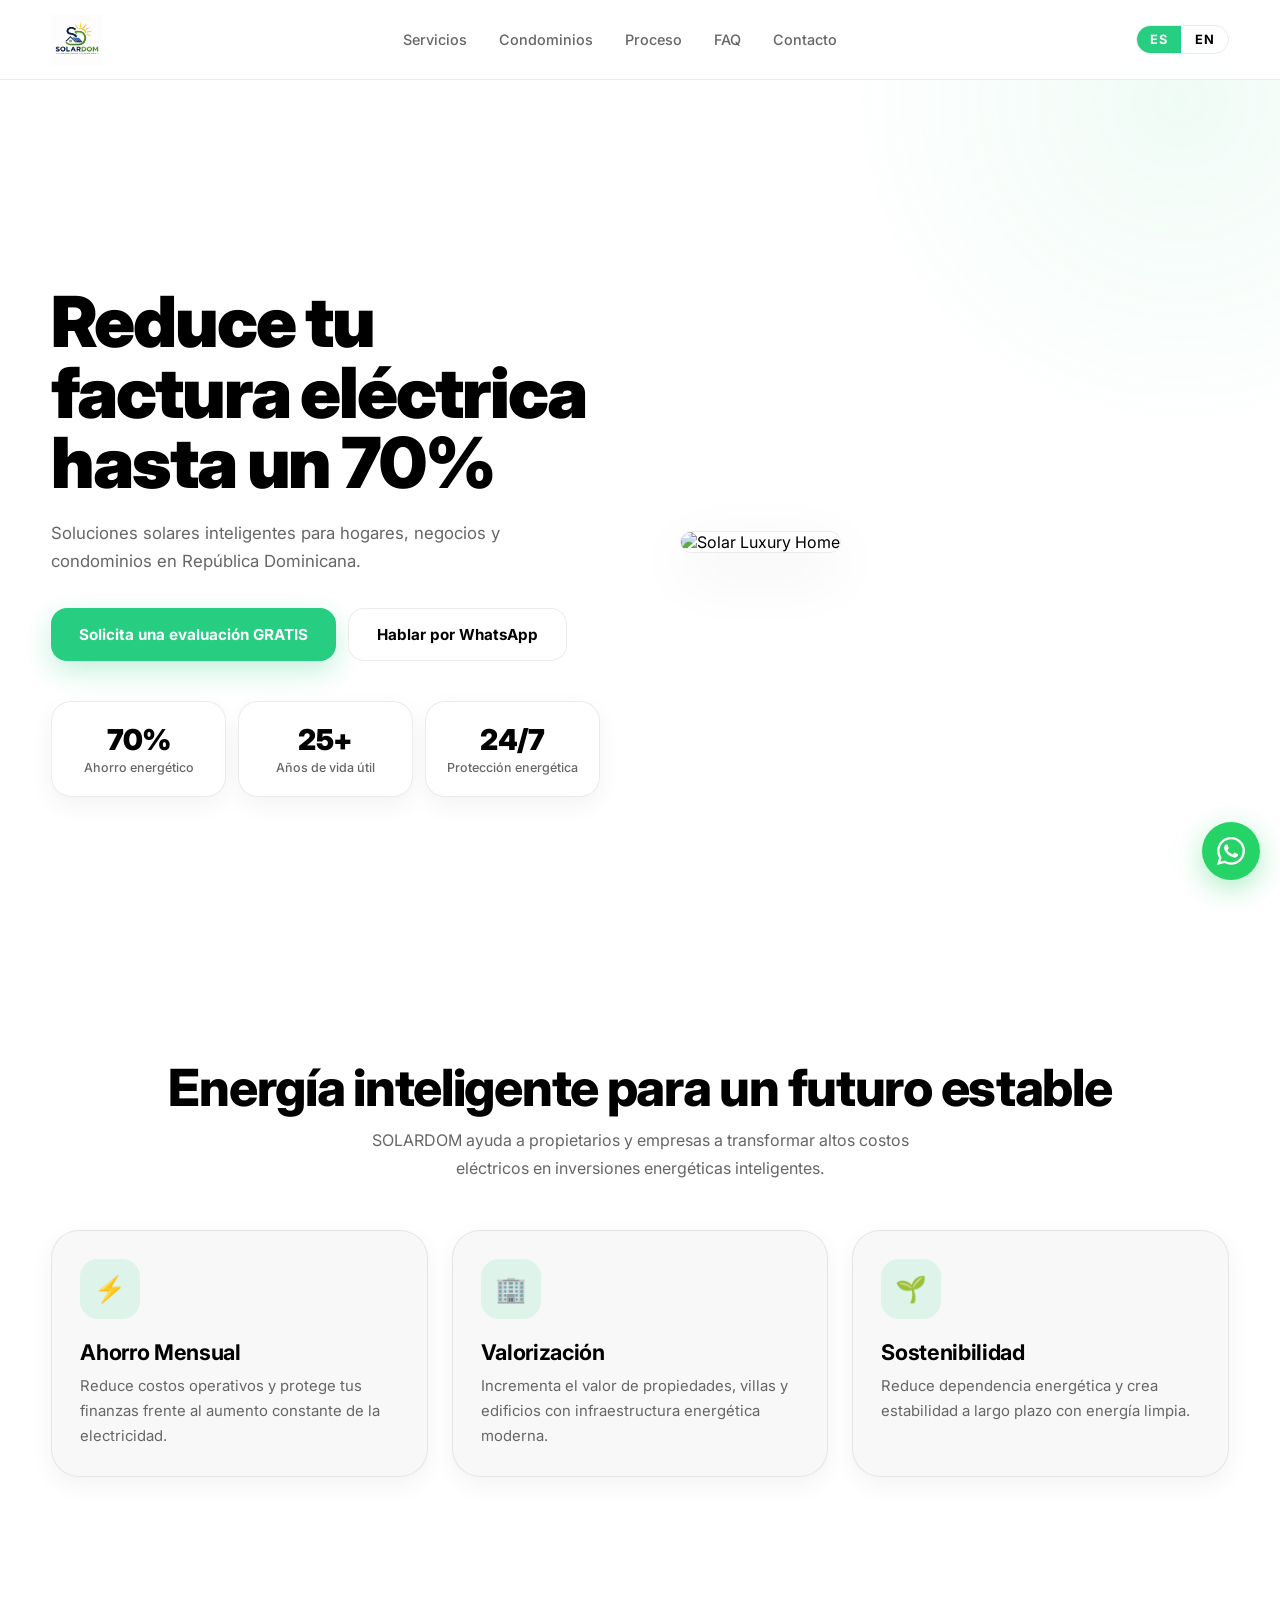
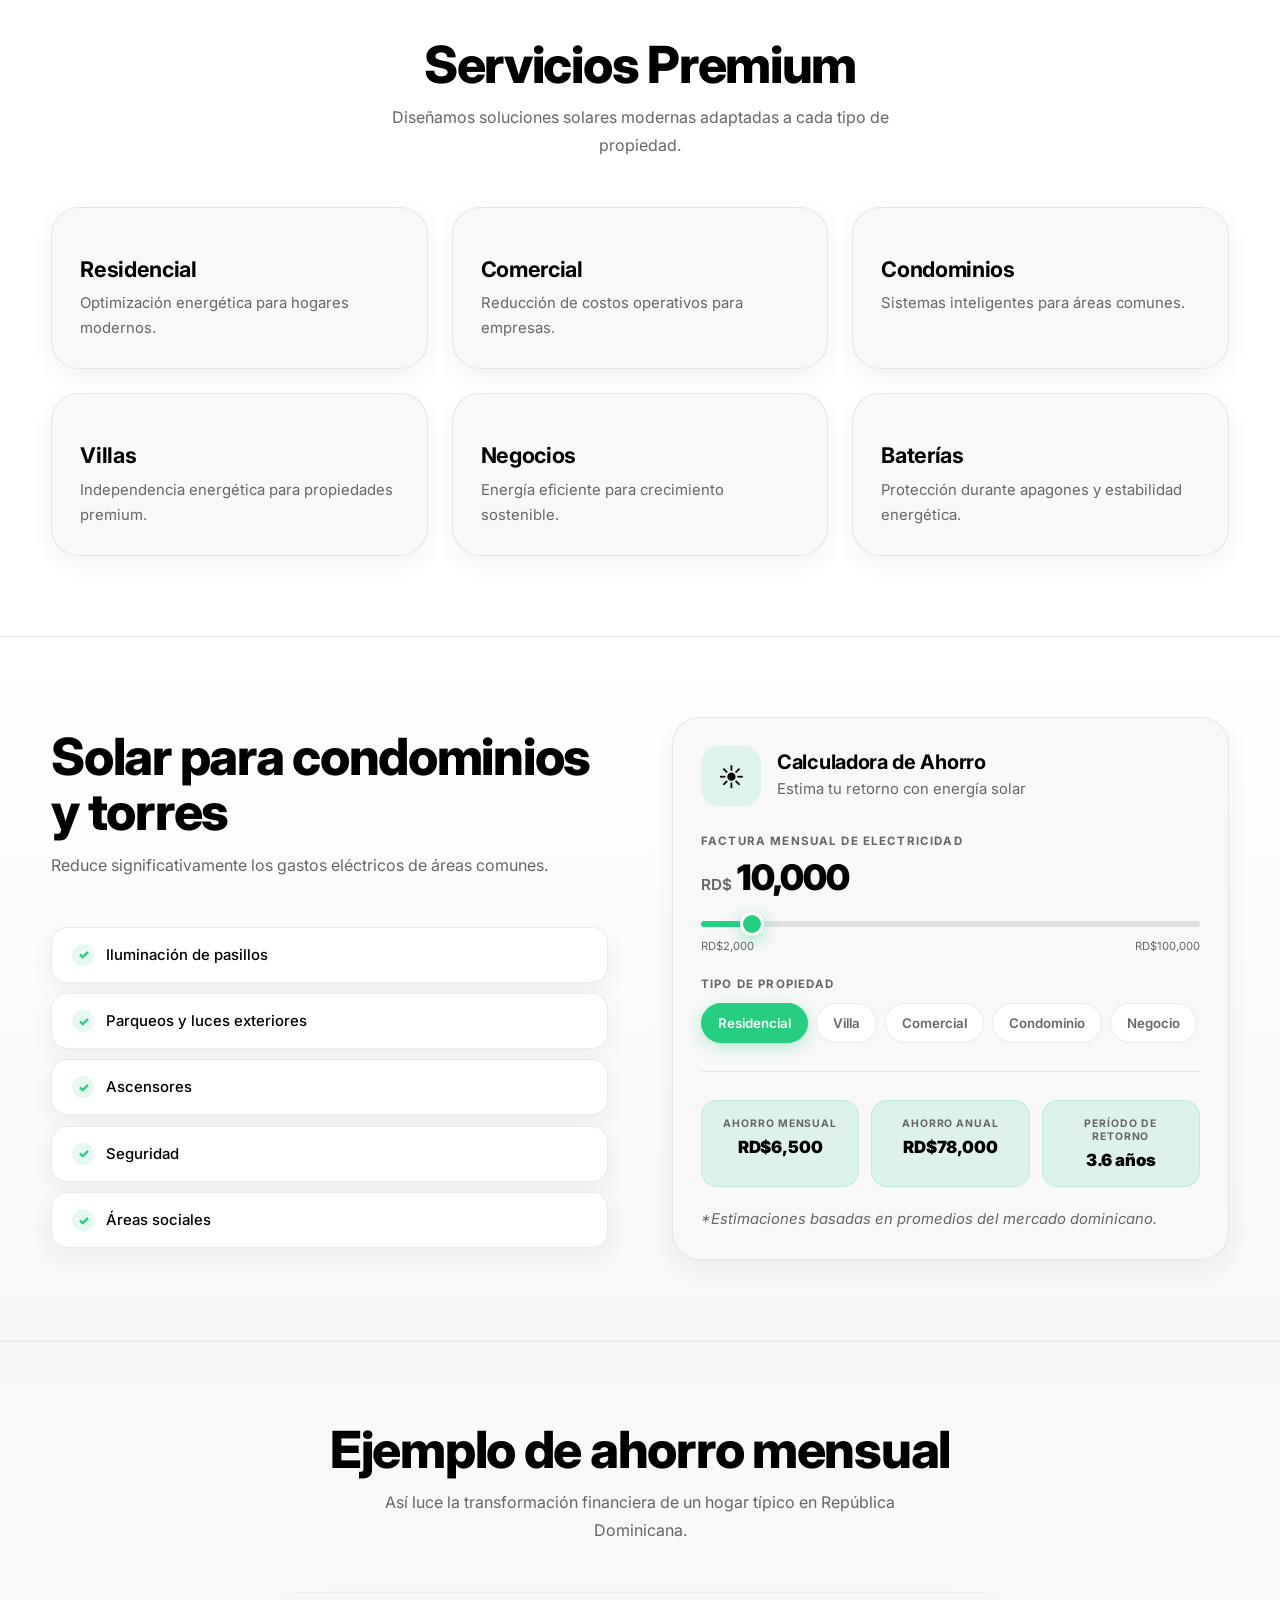
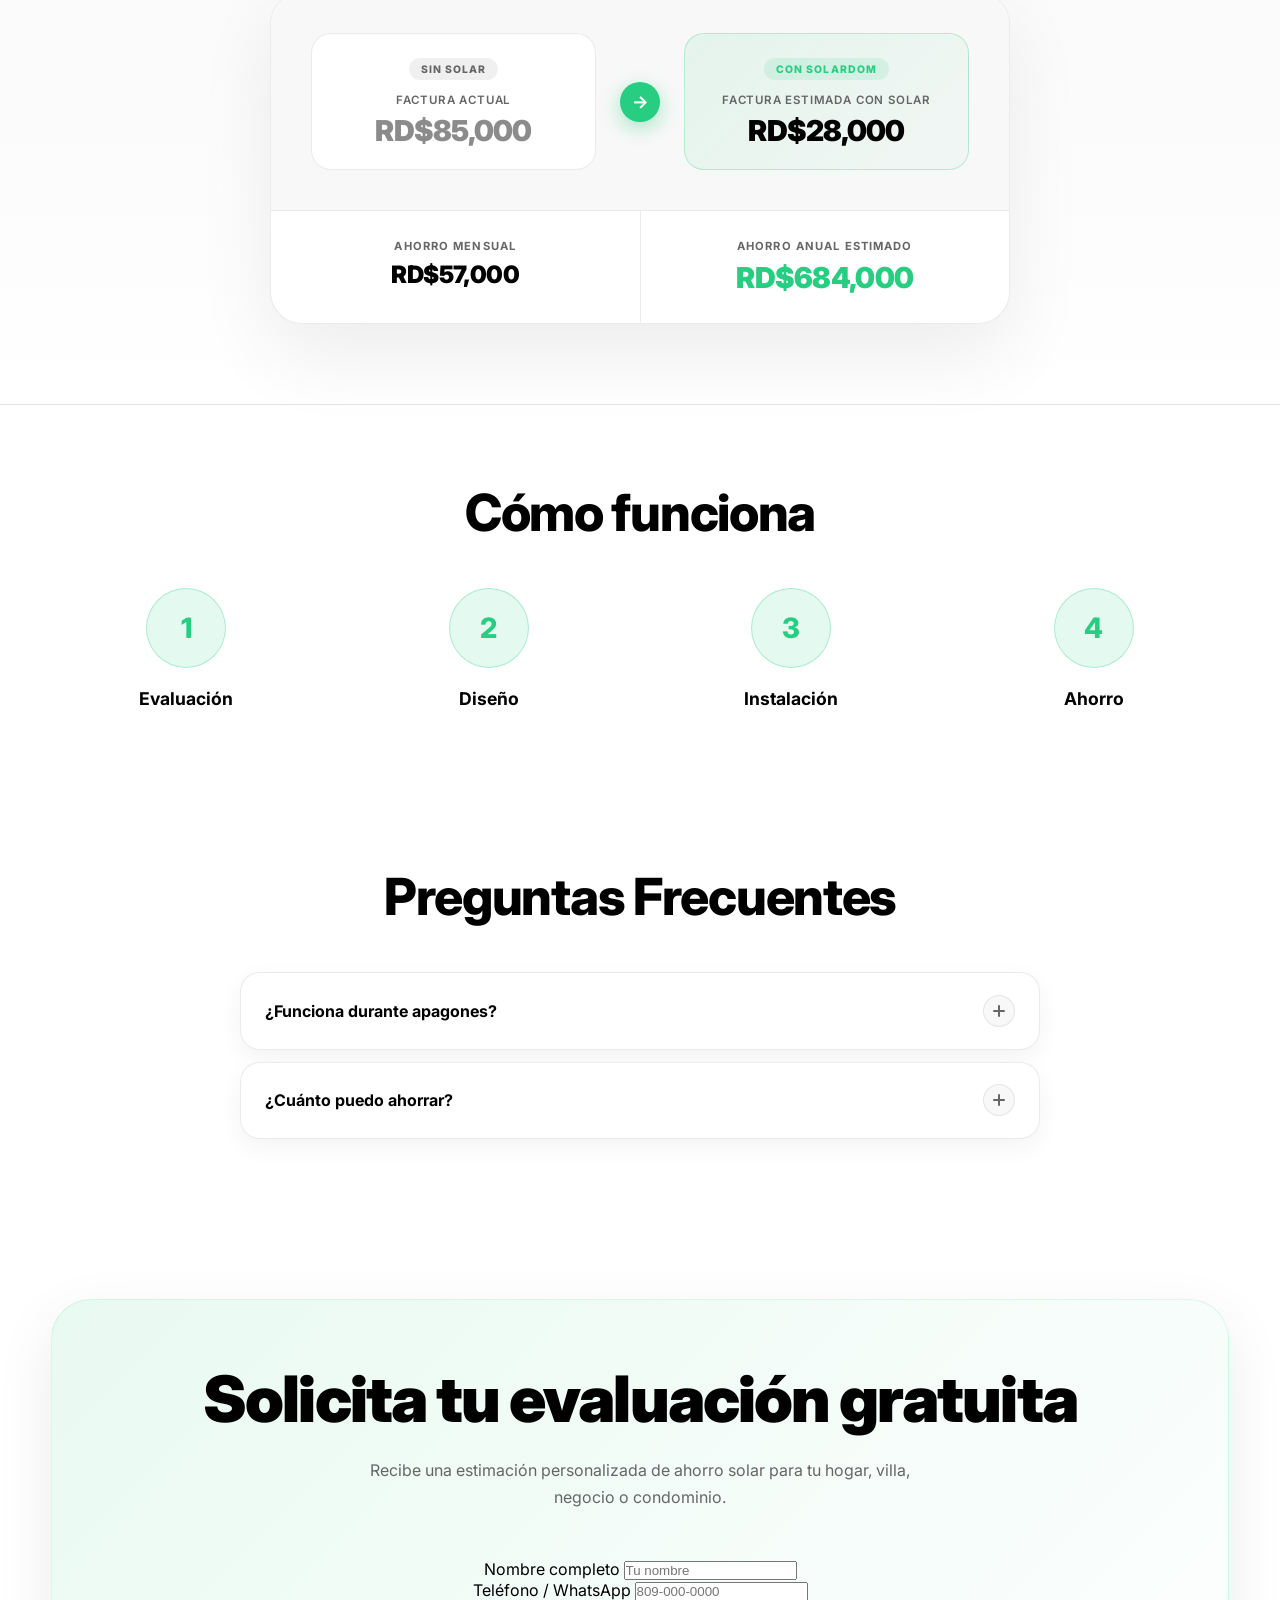
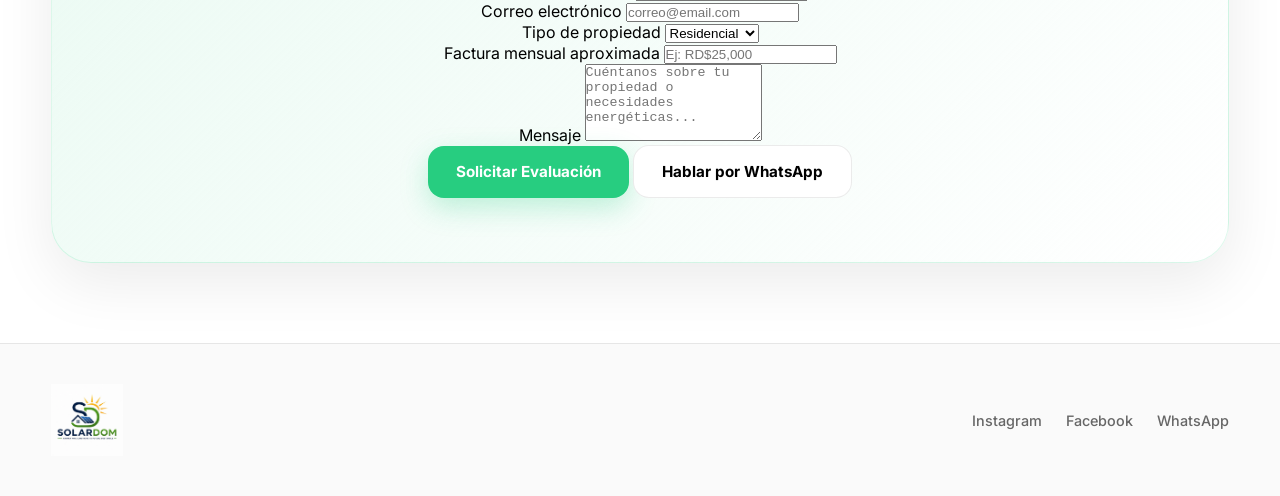
==== commit 0d4f3bb7: "Update index.html" ====
--- a/Solardom_ website/solardomrd.netlify.app/index.html
+++ b/Solardom_ website/solardomrd.netlify.app/index.html
@@ -343,22 +343,110 @@
     </div>
   </section>
 
-  <!-- CONTACT -->
-  <section id="contact" class="reveal">
-    <div class="container">
-
-      <div class="cta-box">
-        <h2>Empieza a ahorrar hoy</h2>
-
-        <div class="hero-buttons" style="justify-content:center;">
-          <a href="https://wa.me/18097078914" class="btn-primary">Solicitar Evaluación</a>
-          <a href="https://wa.me/18097078914" class="btn-secondary">WhatsApp</a>
-        </div>
-
-      </div>
-
-    </div>
-  </section>
+<!-- CONTACT / FORM -->
+<section id="contact" class="reveal">
+  <div class="container">
+
+    <div class="cta-box contact-box">
+
+      <div class="section-title">
+        <h2>Solicita tu evaluación gratuita</h2>
+        <p>
+          Recibe una estimación personalizada de ahorro solar para tu hogar,
+          villa, negocio o condominio.
+        </p>
+      </div>
+
+      <form 
+        name="solardom-leads"
+        method="POST"
+        data-netlify="true"
+        class="quote-form"
+      >
+
+        <input type="hidden" name="form-name" value="solardom-leads">
+
+        <div class="form-grid">
+
+          <div class="form-group">
+            <label>Nombre completo</label>
+            <input 
+              type="text" 
+              name="name" 
+              placeholder="Tu nombre"
+              required
+            >
+          </div>
+
+          <div class="form-group">
+            <label>Teléfono / WhatsApp</label>
+            <input 
+              type="tel" 
+              name="phone" 
+              placeholder="809-000-0000"
+              required
+            >
+          </div>
+
+          <div class="form-group">
+            <label>Correo electrónico</label>
+            <input 
+              type="email" 
+              name="email" 
+              placeholder="correo@email.com"
+            >
+          </div>
+
+          <div class="form-group">
+            <label>Tipo de propiedad</label>
+
+            <select name="property">
+              <option>Residencial</option>
+              <option>Villa</option>
+              <option>Condominio</option>
+              <option>Negocio</option>
+              <option>Comercial</option>
+            </select>
+          </div>
+
+          <div class="form-group full-width">
+            <label>Factura mensual aproximada</label>
+
+            <input 
+              type="text" 
+              name="bill"
+              placeholder="Ej: RD$25,000"
+            >
+          </div>
+
+          <div class="form-group full-width">
+            <label>Mensaje</label>
+
+            <textarea 
+              name="message"
+              rows="5"
+              placeholder="Cuéntanos sobre tu propiedad o necesidades energéticas..."
+            ></textarea>
+          </div>
+
+        </div>
+
+        <div class="form-buttons">
+          <button type="submit" class="btn-primary">
+            Solicitar Evaluación
+          </button>
+
+          <a href="https://wa.me/18097078914" class="btn-secondary">
+            Hablar por WhatsApp
+          </a>
+        </div>
+
+      </form>
+
+    </div>
+
+  </div>
+</section>
 
   <!-- FOOTER -->
   <footer>
